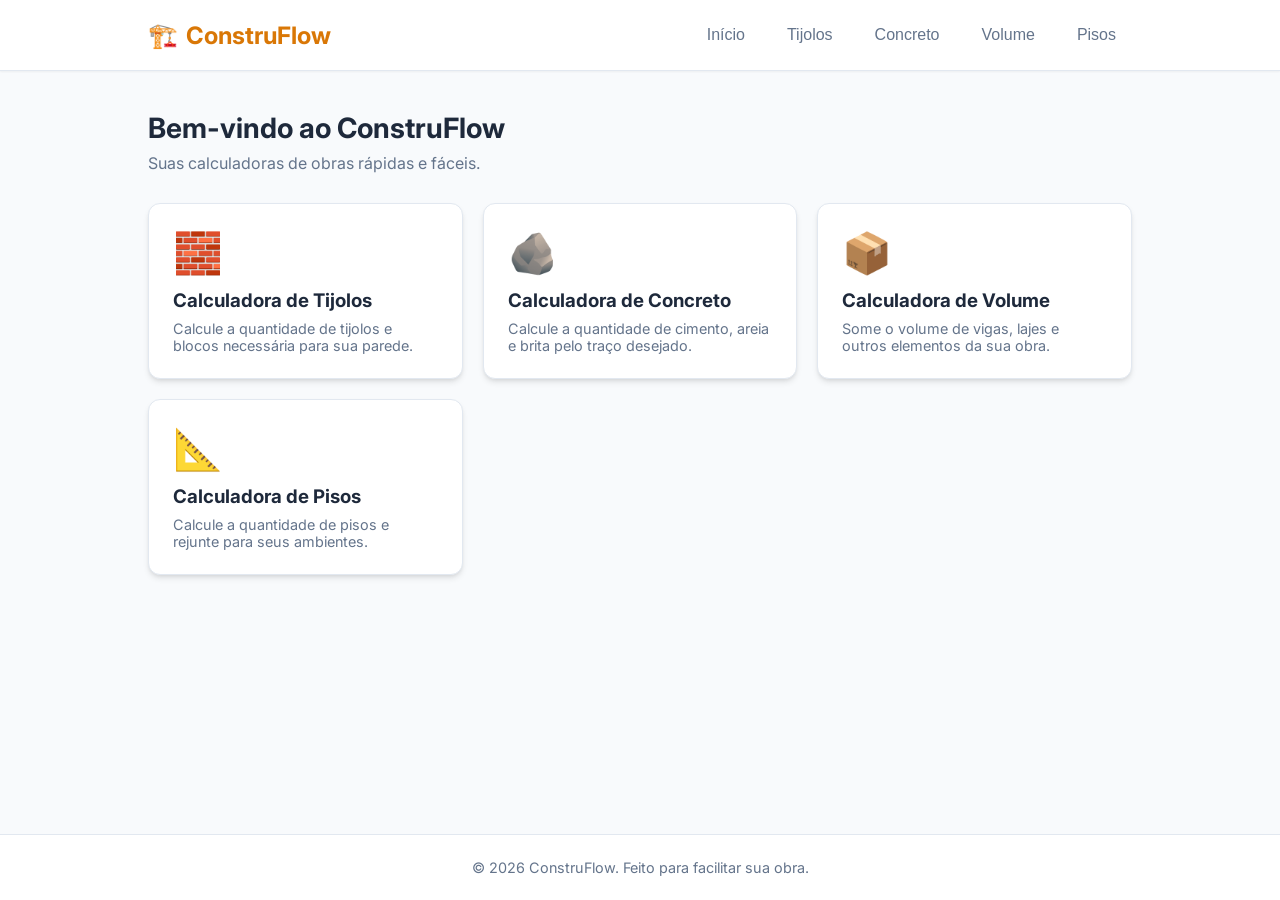
==== index.html @ a2f06973 "feat: implement structural framework and core concrete and volume calculators" ====
<!DOCTYPE html>
<html lang="pt-BR">
<head>
    <meta charset="UTF-8">
    <meta name="viewport" content="width=device-width, initial-scale=1.0">
    <title>Construtor Flow</title>
    <link rel="preconnect" href="https://fonts.googleapis.com">
    <link rel="preconnect" href="https://fonts.gstatic.com" crossorigin>
    <link href="https://fonts.googleapis.com/css2?family=Inter:wght@400;500;600;700&display=swap" rel="stylesheet">
    <link rel="stylesheet" href="assets/css/style.css">
</head>
<body>
    <header class="app-header">
        <div class="container header-content">
            <h1 class="logo" onclick="app.loadView('home')">
                <span class="logo-icon">🏗️</span> ConstruFlow
            </h1>
            <nav class="main-nav">
                <button class="nav-btn" onclick="app.loadView('home')">Início</button>
                <button class="nav-btn" onclick="app.loadView('calc-tijolos')">Tijolos</button>
                <button class="nav-btn" onclick="app.loadView('calc-concreto')">Concreto</button>
                <button class="nav-btn" onclick="app.loadView('calc-volume')">Volume</button>
                <button class="nav-btn" onclick="app.loadView('calc-piso')">Pisos</button>
            </nav>
        </div>
    </header>

    <main id="app-content" class="container main-content">
        <!-- O conteúdo das views será carregado aqui -->
    </main>

    <footer class="app-footer">
        <p>&copy; 2026 ConstruFlow. Feito para facilitar sua obra.</p>
    </footer>

    <script src="assets/js/app.js"></script>
</body>
</html>
---- assets/css/style.css ----
:root {
    /* Cores - Tema Claro Construção */
    --primary: #f59e0b; /* Laranja amarelo, lembrando equipamento/tijolo */
    --primary-hover: #d97706;
    --background: #f8fafc;
    --surface: #ffffff;
    --text-main: #1e293b;
    --text-muted: #64748b;
    --border: #e2e8f0;
    --accent: #2563eb; /* Azul para constraste */
    
    /* Sombras e Raios */
    --radius: 12px;
    --shadow-sm: 0 1px 2px 0 rgb(0 0 0 / 0.05);
    --shadow-md: 0 4px 6px -1px rgb(0 0 0 / 0.1), 0 2px 4px -2px rgb(0 0 0 / 0.1);
}

* {
    margin: 0;
    padding: 0;
    box-sizing: border-box;
}

body {
    font-family: 'Inter', sans-serif;
    background-color: var(--background);
    color: var(--text-main);
    display: flex;
    flex-direction: column;
    min-height: 100vh;
}

.container {
    max-width: 1024px;
    margin: 0 auto;
    padding: 0 20px;
}

/* Header */
.app-header {
    background-color: var(--surface);
    border-bottom: 1px solid var(--border);
    box-shadow: var(--shadow-sm);
    position: sticky;
    top: 0;
    z-index: 10;
}

.header-content {
    display: flex;
    justify-content: space-between;
    align-items: center;
    height: 70px;
}

.logo {
    font-size: 1.5rem;
    font-weight: 700;
    color: var(--primary-hover);
    cursor: pointer;
    display: flex;
    align-items: center;
    gap: 8px;
    transition: transform 0.2s;
}

.logo:hover {
    transform: scale(1.02);
}

.main-nav {
    display: flex;
    gap: 10px;
}

.nav-btn {
    background: transparent;
    border: none;
    padding: 8px 16px;
    font-size: 1rem;
    font-weight: 500;
    color: var(--text-muted);
    cursor: pointer;
    border-radius: var(--radius);
    transition: all 0.2s ease;
}

.nav-btn:hover {
    background-color: var(--background);
    color: var(--primary-hover);
}

/* Main Content Area */
.main-content {
    flex: 1;
    padding: 40px 20px;
    width: 100%;
}

/* View Animations */
.view-container {
    animation: fadeIn 0.3s ease-out;
}

@keyframes fadeIn {
    from { opacity: 0; transform: translateY(10px); }
    to { opacity: 1; transform: translateY(0); }
}

/* Cards & Forms */
.card {
    background-color: var(--surface);
    border-radius: var(--radius);
    padding: 24px;
    box-shadow: var(--shadow-md);
    border: 1px solid var(--border);
}

.view-title {
    font-size: 1.75rem;
    margin-bottom: 8px;
    color: var(--text-main);
}

.view-subtitle {
    color: var(--text-muted);
    margin-bottom: 24px;
}

.form-group {
    margin-bottom: 16px;
}

.form-label {
    display: block;
    margin-bottom: 6px;
    font-weight: 500;
    font-size: 0.9rem;
}

.form-input {
    width: 100%;
    padding: 12px;
    border: 1px solid var(--border);
    border-radius: 8px;
    font-size: 1rem;
    transition: border-color 0.2s;
}

.form-input:focus {
    outline: none;
    border-color: var(--primary);
    box-shadow: 0 0 0 3px rgba(245, 158, 11, 0.2);
}

.btn-primary {
    background-color: var(--primary);
    color: white;
    border: none;
    padding: 12px 24px;
    font-size: 1rem;
    font-weight: 600;
    border-radius: 8px;
    cursor: pointer;
    width: 100%;
    transition: background-color 0.2s, transform 0.1s;
}

.btn-primary:hover {
    background-color: var(--primary-hover);
}

.btn-primary:active {
    transform: scale(0.98);
}

/* Results Box */
.result-box {
    margin-top: 24px;
    padding: 20px;
    background-color: #f0fdf4;
    border: 1px solid #bbf7d0;
    border-radius: 8px;
    display: none;
}

.result-box.active {
    display: block;
    animation: fadeIn 0.3s ease;
}

.result-title {
    color: #166534;
    font-size: 1.1rem;
    margin-bottom: 8px;
}

.result-value {
    font-size: 2rem;
    font-weight: 700;
    color: #15803d;
}

/* Footer */
.app-footer {
    text-align: center;
    padding: 24px;
    color: var(--text-muted);
    border-top: 1px solid var(--border);
    background-color: var(--surface);
    font-size: 0.9rem;
}

/* Grid Dashboard */
.dashboard-grid {
    display: grid;
    grid-template-columns: repeat(auto-fill, minmax(280px, 1fr));
    gap: 20px;
    margin-top: 24px;
}

.calc-card {
    display: block;
    text-decoration: none;
    color: inherit;
    transition: transform 0.2s, box-shadow 0.2s;
    cursor: pointer;
}

.calc-card:hover {
    transform: translateY(-4px);
    box-shadow: 0 10px 15px -3px rgb(0 0 0 / 0.1);
    border-color: var(--primary);
}

.calc-icon {
    font-size: 2.5rem;
    margin-bottom: 12px;
}

/* Botão Secundário (adicionar à lista) */
.btn-secondary {
    background-color: transparent;
    color: var(--primary-hover);
    border: 2px solid var(--primary);
    padding: 12px 24px;
    font-size: 1rem;
    font-weight: 600;
    border-radius: 8px;
    cursor: pointer;
    transition: background-color 0.2s, color 0.2s, transform 0.1s;
}

.btn-secondary:hover {
    background-color: var(--primary);
    color: white;
}

.btn-secondary:active {
    transform: scale(0.98);
}

/* Botão primário desabilitado */
.btn-primary:disabled {
    background-color: #d1d5db;
    cursor: not-allowed;
    transform: none;
}

/* Badge de contagem */
.badge {
    background-color: var(--primary);
    color: white;
    font-size: 0.75rem;
    font-weight: 700;
    padding: 3px 10px;
    border-radius: 999px;
}

/* Tabela de elementos */
.th {
    padding: 10px 16px;
    text-align: left;
    font-size: 0.8rem;
    font-weight: 600;
    color: var(--text-muted);
    text-transform: uppercase;
    letter-spacing: 0.05em;
    border-bottom: 1px solid var(--border);
}

.td {
    padding: 12px 16px;
    font-size: 0.9rem;
    border-bottom: 1px solid var(--border);
    vertical-align: middle;
}

.td-dim {
    font-family: monospace;
    font-size: 0.85rem;
    color: var(--text-muted);
}

.tr-linha:last-child .td {
    border-bottom: none;
}

.tr-linha:hover {
    background-color: var(--background);
}

/* Botão remover */
.btn-remover {
    background: none;
    border: none;
    color: #ef4444;
    cursor: pointer;
    font-size: 0.85rem;
    font-weight: 700;
    padding: 4px 8px;
    border-radius: 6px;
    transition: background-color 0.15s;
}

.btn-remover:hover {
    background-color: #fee2e2;
}

/* ── Cards de Material (Calculadora de Concreto) ── */
.material-card {
    display: flex;
    align-items: center;
    gap: 16px;
    padding: 16px 20px;
    border-radius: var(--radius);
    border: 1px solid var(--border);
    background-color: var(--surface);
    box-shadow: var(--shadow-sm);
}

.material-icon {
    font-size: 2rem;
    flex-shrink: 0;
}

.material-label {
    font-size: 0.8rem;
    font-weight: 600;
    text-transform: uppercase;
    letter-spacing: 0.05em;
    color: var(--text-muted);
    margin-bottom: 2px;
}

.material-valor {
    font-size: 1.4rem;
    font-weight: 700;
    color: var(--text-main);
}

.material-detalhe {
    font-size: 0.85rem;
    color: var(--text-muted);
    margin-top: 2px;
}

.material-cimento { border-left: 4px solid #94a3b8; }
.material-areia   { border-left: 4px solid #f59e0b; }
.material-brita   { border-left: 4px solid #64748b; }

/* Link inline para navegar entre calculadoras */
.link-btn {
    background: none;
    border: none;
    color: var(--accent);
    font-size: inherit;
    cursor: pointer;
    padding: 0;
    text-decoration: underline;
    font-weight: 500;
}

.link-btn:hover {
    color: var(--primary-hover);
}
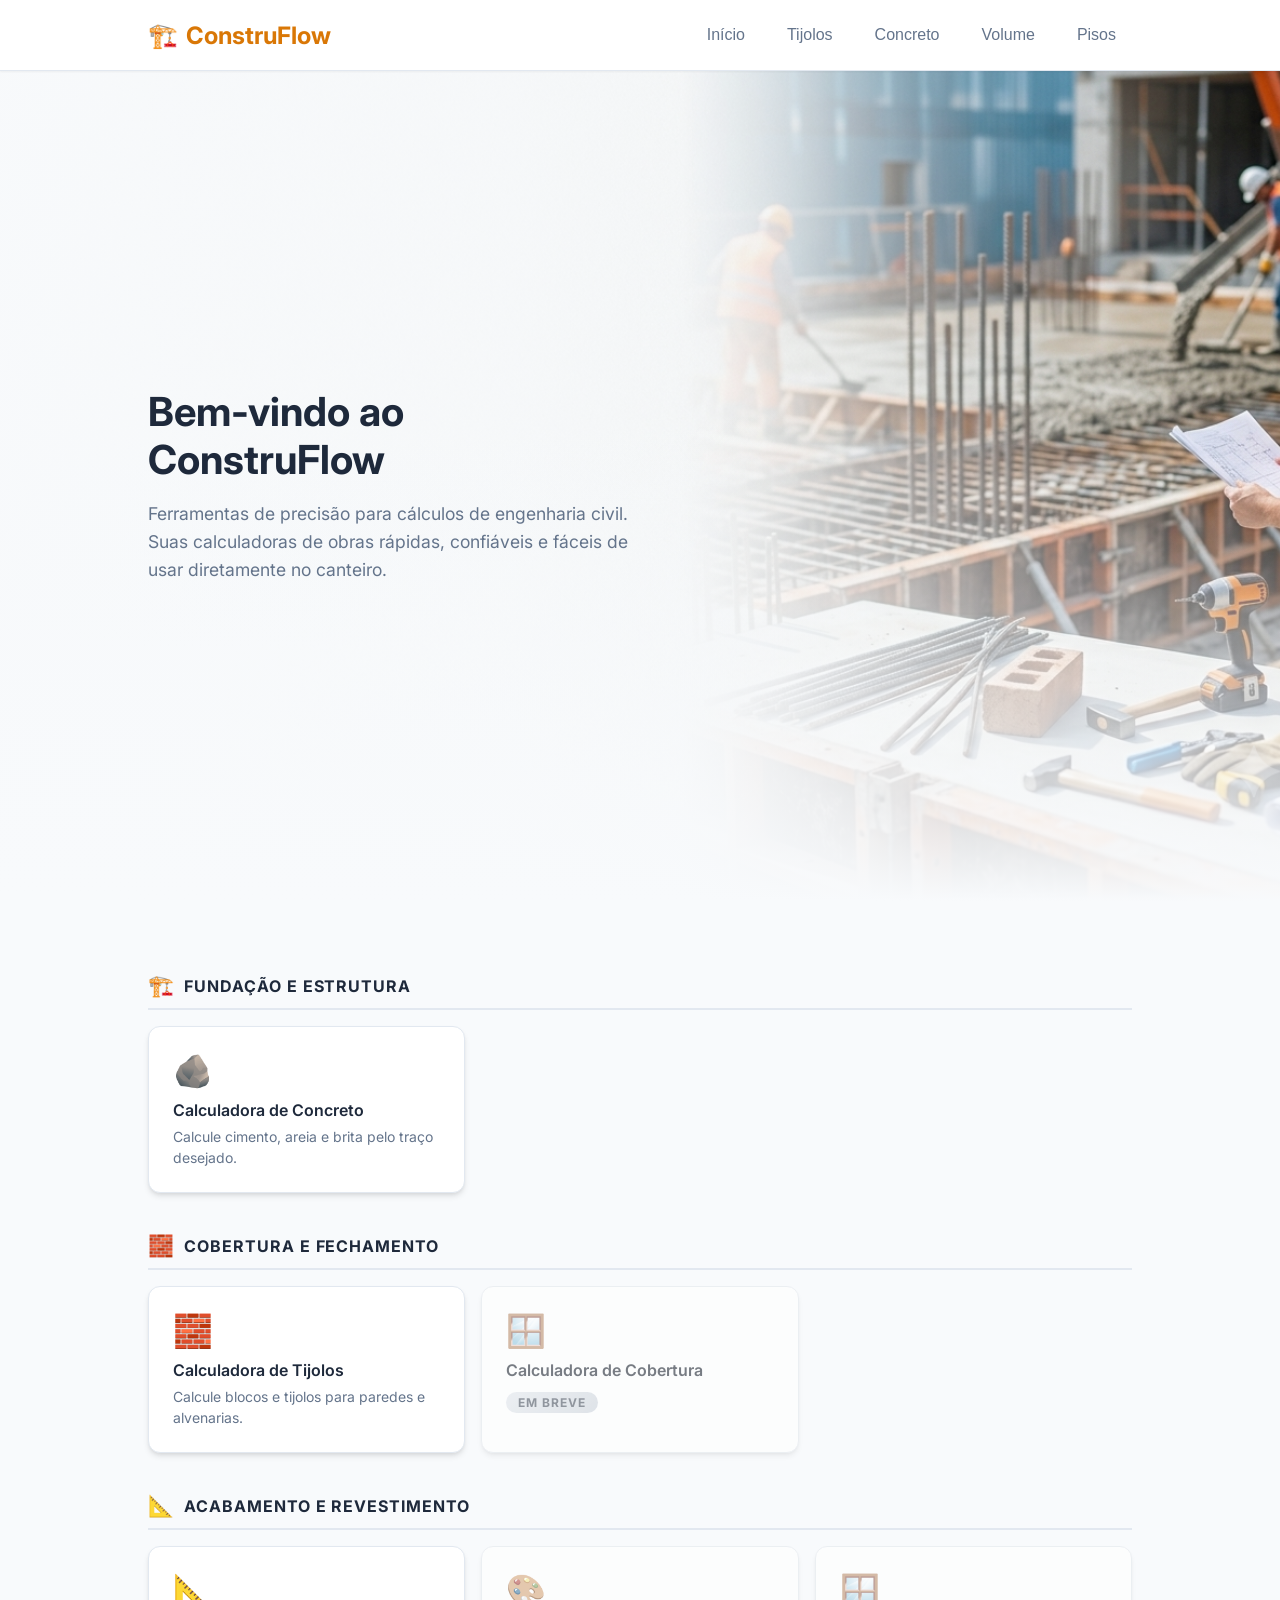
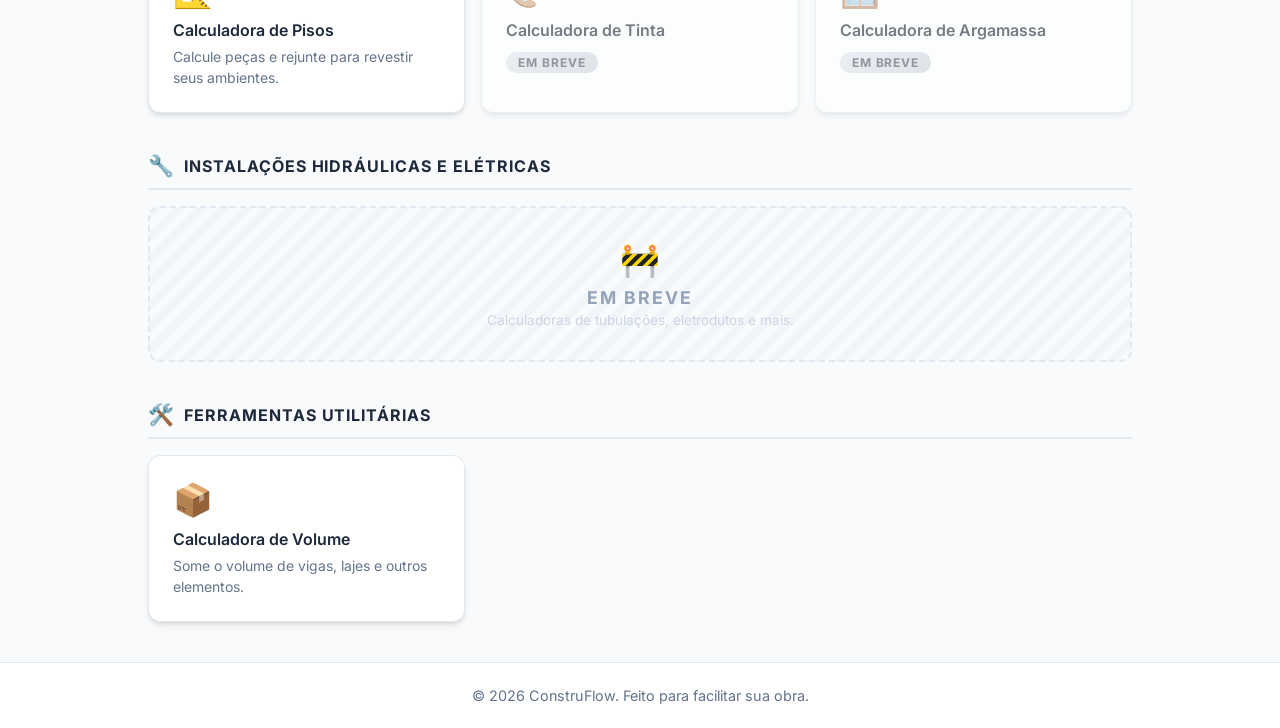
==== commit 80d3ce32: "feat: implement dashboard UI and base styles with initial layout and assets" ====
--- a/index.html
+++ b/index.html
@@ -1,38 +1,60 @@
-<!DOCTYPE html>
+<!doctype html>
 <html lang="pt-BR">
-<head>
-    <meta charset="UTF-8">
-    <meta name="viewport" content="width=device-width, initial-scale=1.0">
+  <head>
+    <meta charset="UTF-8" />
+    <meta name="viewport" content="width=device-width, initial-scale=1.0" />
     <title>Construtor Flow</title>
-    <link rel="preconnect" href="https://fonts.googleapis.com">
-    <link rel="preconnect" href="https://fonts.gstatic.com" crossorigin>
-    <link href="https://fonts.googleapis.com/css2?family=Inter:wght@400;500;600;700&display=swap" rel="stylesheet">
-    <link rel="stylesheet" href="assets/css/style.css">
-</head>
-<body>
+    <link rel="preconnect" href="https://fonts.googleapis.com" />
+    <link rel="preconnect" href="https://fonts.gstatic.com" crossorigin />
+    <link
+      href="https://fonts.googleapis.com/css2?family=Inter:wght@400;500;600;700&display=swap"
+      rel="stylesheet"
+    />
+    <link rel="stylesheet" href="assets/css/style.css" />
+  </head>
+  <body>
     <header class="app-header">
-        <div class="container header-content">
-            <h1 class="logo" onclick="app.loadView('home')">
-                <span class="logo-icon">🏗️</span> ConstruFlow
-            </h1>
-            <nav class="main-nav">
-                <button class="nav-btn" onclick="app.loadView('home')">Início</button>
-                <button class="nav-btn" onclick="app.loadView('calc-tijolos')">Tijolos</button>
-                <button class="nav-btn" onclick="app.loadView('calc-concreto')">Concreto</button>
-                <button class="nav-btn" onclick="app.loadView('calc-volume')">Volume</button>
-                <button class="nav-btn" onclick="app.loadView('calc-piso')">Pisos</button>
-            </nav>
-        </div>
+      <div class="container header-content">
+        <h1 class="logo" onclick="app.loadView('home')">
+          <span class="logo-icon">🏗️</span> ConstruFlow
+        </h1>
+        <nav class="main-nav">
+          <button class="nav-btn" onclick="app.loadView('home')">Início</button>
+          <button class="nav-btn" onclick="app.loadView('calc-tijolos')">
+            Tijolos
+          </button>
+          <button class="nav-btn" onclick="app.loadView('calc-concreto')">
+            Concreto
+          </button>
+          <button class="nav-btn" onclick="app.loadView('calc-volume')">
+            Volume
+          </button>
+          <button class="nav-btn" onclick="app.loadView('calc-piso')">
+            Pisos
+          </button>
+        </nav>
+      </div>
     </header>
 
+    <div class="view-header" style="margin-bottom: 32px">
+      <div class="container">
+        <h2 class="view-title">Bem-vindo ao ConstruFlow</h2>
+        <p class="view-subtitle">
+          Ferramentas de precisão para cálculos de engenharia civil. Suas
+          calculadoras de obras rápidas, confiáveis e fáceis de usar diretamente
+          no canteiro.
+        </p>
+      </div>
+    </div>
+
     <main id="app-content" class="container main-content">
-        <!-- O conteúdo das views será carregado aqui -->
+      <!-- O conteúdo das views será carregado aqui -->
     </main>
 
     <footer class="app-footer">
-        <p>&copy; 2026 ConstruFlow. Feito para facilitar sua obra.</p>
+      <p>&copy; 2026 ConstruFlow. Feito para facilitar sua obra.</p>
     </footer>
 
     <script src="assets/js/app.js"></script>
-</body>
+  </body>
 </html>
--- a/assets/css/style.css
+++ b/assets/css/style.css
@@ -116,15 +116,66 @@
     border: 1px solid var(--border);
 }
 
+.view-header {
+    width: 100%;
+    height: calc(100vh - 70px); /* Ocupa a tela cheia descontando o header */
+    margin-bottom: 40px;
+
+    /* Gradientes múltiplos: transição no bottom (to top) e lateral (to right) */
+    background-image: 
+        linear-gradient(
+            to top,
+            #f8fafc 0%,
+            rgba(248, 250, 252, 0) 60%
+        ),
+        linear-gradient(
+            to right,
+            rgba(248, 250, 252, 0.95) 0%,
+            rgba(248, 250, 252, 0.8) 40%,
+            rgba(248, 250, 252, 0) 100%
+        ), 
+        url("../img/banner.png");
+    background-size: cover;
+    background-position: center;
+    background-repeat: no-repeat;
+
+    display: flex;
+    align-items: center;
+}
+
+.view-header .container {
+    width: 100%;
+    max-width: 1024px;
+    margin: 0 auto;
+    padding: 0 20px;
+    display: flex;
+    flex-direction: column;
+    align-items: flex-start;
+}
+
 .view-title {
-    font-size: 1.75rem;
-    margin-bottom: 8px;
+    font-size: 2.5rem;
+    font-weight: 700;
+    line-height: 1.2;
+    margin-bottom: 16px;
     color: var(--text-main);
+    max-width: 100%;
 }
 
 .view-subtitle {
-    color: var(--text-muted);
-    margin-bottom: 24px;
+    font-size: 1.1rem;
+    line-height: 1.6;
+    color: var(--text-muted);
+    margin-bottom: 0;
+    max-width: 100%;
+}
+
+/* Responsividade do Hero: Alinhado à esquerda até a metade da tela em computadores */
+@media (min-width: 768px) {
+    .view-title,
+    .view-subtitle {
+        max-width: 50%;
+    }
 }
 
 .form-group {
@@ -214,28 +265,130 @@
 /* Grid Dashboard */
 .dashboard-grid {
     display: grid;
-    grid-template-columns: repeat(auto-fill, minmax(280px, 1fr));
-    gap: 20px;
-    margin-top: 24px;
-}
-
+    grid-template-columns: repeat(auto-fill, minmax(260px, 1fr));
+    gap: 16px;
+    margin-top: 16px;
+}
+
+/* Seções de categoria */
+.categoria-section {
+    margin-bottom: 40px;
+}
+
+.categoria-header {
+    display: flex;
+    align-items: center;
+    gap: 10px;
+    margin-bottom: 4px;
+    padding-bottom: 10px;
+    border-bottom: 2px solid var(--border);
+}
+
+.categoria-icon {
+    font-size: 1.3rem;
+}
+
+.categoria-titulo {
+    font-size: 1rem;
+    font-weight: 700;
+    color: var(--text-main);
+    text-transform: uppercase;
+    letter-spacing: 0.06em;
+}
+
+/* Cards de calculadora */
 .calc-card {
     display: block;
     text-decoration: none;
     color: inherit;
-    transition: transform 0.2s, box-shadow 0.2s;
-    cursor: pointer;
-}
-
-.calc-card:hover {
+    transition: transform 0.2s, box-shadow 0.2s, border-color 0.2s;
+    cursor: pointer;
+}
+
+.calc-card:hover:not(.calc-card-breve) {
     transform: translateY(-4px);
     box-shadow: 0 10px 15px -3px rgb(0 0 0 / 0.1);
     border-color: var(--primary);
 }
 
+.calc-card-titulo {
+    font-size: 1rem;
+    font-weight: 600;
+    margin-bottom: 6px;
+    color: var(--text-main);
+}
+
+.calc-card-desc {
+    color: var(--text-muted);
+    font-size: 0.875rem;
+    line-height: 1.5;
+}
+
+/* Card "Em breve" */
+.calc-card-breve {
+    cursor: default;
+    opacity: 0.6;
+    filter: grayscale(0.4);
+}
+
+.badge-breve {
+    display: inline-block;
+    margin-top: 6px;
+    background: linear-gradient(135deg, #e2e8f0, #cbd5e1);
+    color: #475569;
+    font-size: 0.75rem;
+    font-weight: 700;
+    padding: 3px 12px;
+    border-radius: 999px;
+    letter-spacing: 0.08em;
+    text-transform: uppercase;
+}
+
+/* Bloco "Em breve" para categorias sem nenhuma calculadora */
+.categoria-breve-bloco {
+    margin-top: 16px;
+}
+
+.breve-placeholder {
+    display: flex;
+    flex-direction: column;
+    align-items: center;
+    justify-content: center;
+    padding: 32px;
+    background: repeating-linear-gradient(
+        -45deg,
+        #f8fafc,
+        #f8fafc 8px,
+        #f1f5f9 8px,
+        #f1f5f9 16px
+    );
+    border: 2px dashed var(--border);
+    border-radius: var(--radius);
+    text-align: center;
+}
+
+.breve-placeholder-icon {
+    font-size: 2rem;
+    margin-bottom: 8px;
+}
+
+.breve-placeholder-texto {
+    font-size: 1.1rem;
+    font-weight: 700;
+    color: #94a3b8;
+    text-transform: uppercase;
+    letter-spacing: 0.12em;
+}
+
+.breve-placeholder-sub {
+    font-size: 0.85rem;
+    color: #cbd5e1;
+    margin-top: 4px;
+}
+
 .calc-icon {
-    font-size: 2.5rem;
-    margin-bottom: 12px;
+    font-size: 2rem;
+    margin-bottom: 10px;
 }
 
 /* Botão Secundário (adicionar à lista) */
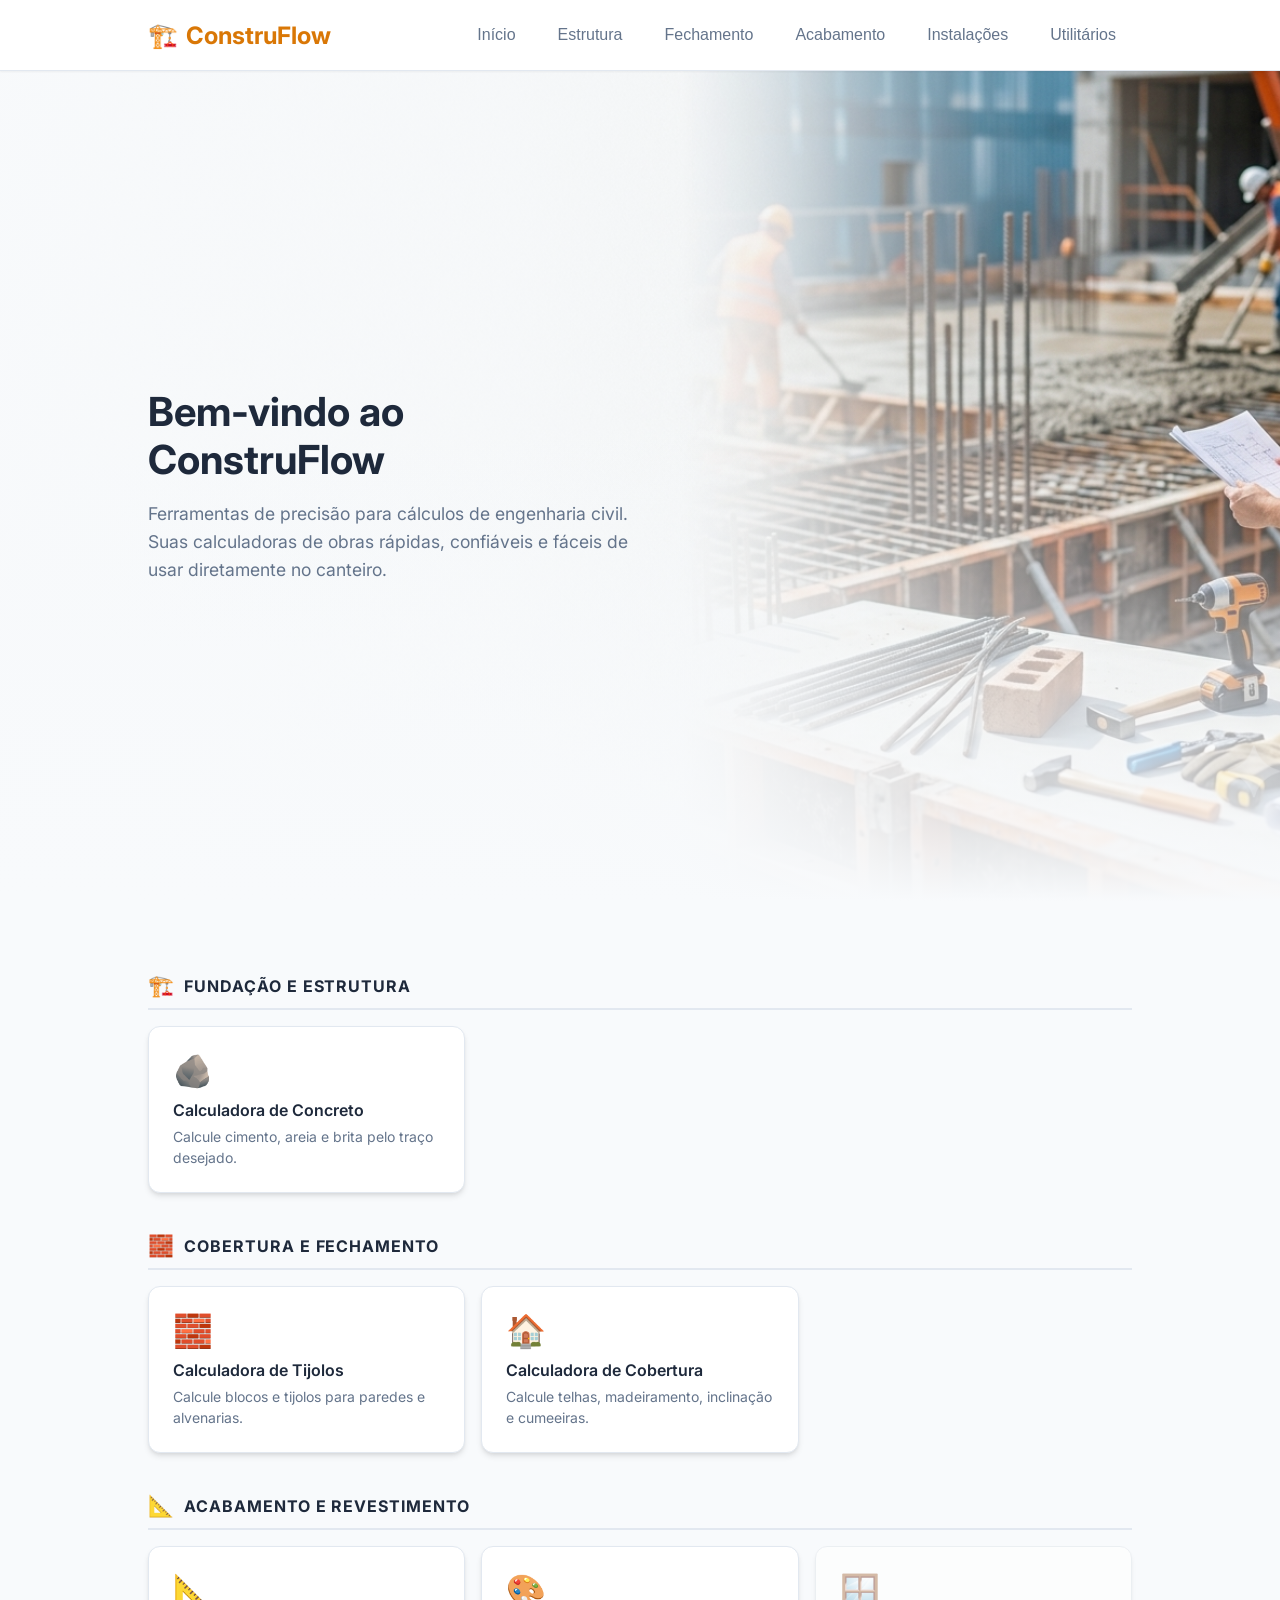
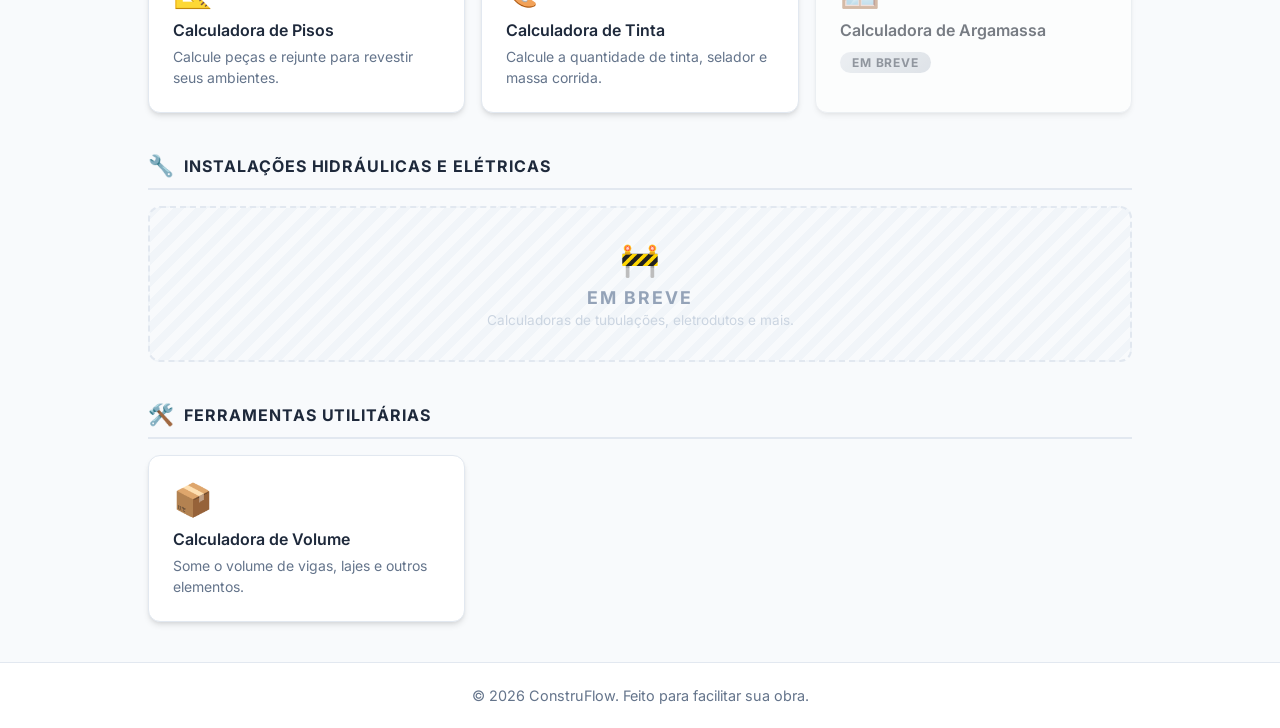
==== commit 60b86c80: "feat: add roofing calculator module and supporting UI views to application" ====
--- a/index.html
+++ b/index.html
@@ -11,6 +11,8 @@
       rel="stylesheet"
     />
     <link rel="stylesheet" href="assets/css/style.css" />
+    <!-- Google AdSense - Substitua ca-pub-XXXXXXXXXXXXXXXX pelo seu ID real -->
+    <script async src="https://pagead2.googlesyndication.com/pagead/js/adsbygoogle.js?client=ca-pub-XXXXXXXXXXXXXXXX" crossorigin="anonymous"></script>
   </head>
   <body>
     <header class="app-header">
@@ -20,18 +22,11 @@
         </h1>
         <nav class="main-nav">
           <button class="nav-btn" onclick="app.loadView('home')">Início</button>
-          <button class="nav-btn" onclick="app.loadView('calc-tijolos')">
-            Tijolos
-          </button>
-          <button class="nav-btn" onclick="app.loadView('calc-concreto')">
-            Concreto
-          </button>
-          <button class="nav-btn" onclick="app.loadView('calc-volume')">
-            Volume
-          </button>
-          <button class="nav-btn" onclick="app.loadView('calc-piso')">
-            Pisos
-          </button>
+          <button class="nav-btn" onclick="app.navigateToCategory('cat-fundacao')">Estrutura</button>
+          <button class="nav-btn" onclick="app.navigateToCategory('cat-cobertura')">Fechamento</button>
+          <button class="nav-btn" onclick="app.navigateToCategory('cat-acabamento')">Acabamento</button>
+          <button class="nav-btn" onclick="app.navigateToCategory('cat-instalacoes')">Instalações</button>
+          <button class="nav-btn" onclick="app.navigateToCategory('cat-utilitarias')">Utilitários</button>
         </nav>
       </div>
     </header>
--- a/assets/css/style.css
+++ b/assets/css/style.css
@@ -178,6 +178,24 @@
     }
 }
 
+/* Estilos para o Cabeçalho das Calculadoras individuais */
+.calc-header {
+    margin-bottom: 24px;
+}
+
+.calc-title {
+    font-size: 1.75rem;
+    font-weight: 700;
+    color: var(--text-main);
+    margin-bottom: 8px;
+}
+
+.calc-subtitle {
+    font-size: 1rem;
+    color: var(--text-muted);
+    line-height: 1.5;
+}
+
 .form-group {
     margin-bottom: 16px;
 }
@@ -273,6 +291,7 @@
 /* Seções de categoria */
 .categoria-section {
     margin-bottom: 40px;
+    scroll-margin-top: 90px;
 }
 
 .categoria-header {
@@ -537,3 +556,33 @@
 .link-btn:hover {
     color: var(--primary-hover);
 }
+
+/* ── Container para os Anúncios Google AdSense ── */
+.adsense-container {
+    width: 100%;
+    max-width: 600px;
+    min-height: 90px;
+    margin: 24px auto 0 auto;
+    background-color: var(--background);
+    border: 1px dashed var(--border);
+    border-radius: var(--radius);
+    display: flex;
+    align-items: center;
+    justify-content: center;
+    position: relative;
+    overflow: hidden;
+}
+
+/* Rótulo de anúncio discreto para estar em conformidade com as regras do AdSense */
+.adsense-container::before {
+    content: "PUBLICIDADE";
+    font-size: 0.625rem;
+    font-weight: 600;
+    color: var(--text-muted);
+    letter-spacing: 0.08em;
+    position: absolute;
+    top: 4px;
+    left: 8px;
+    opacity: 0.7;
+}
+
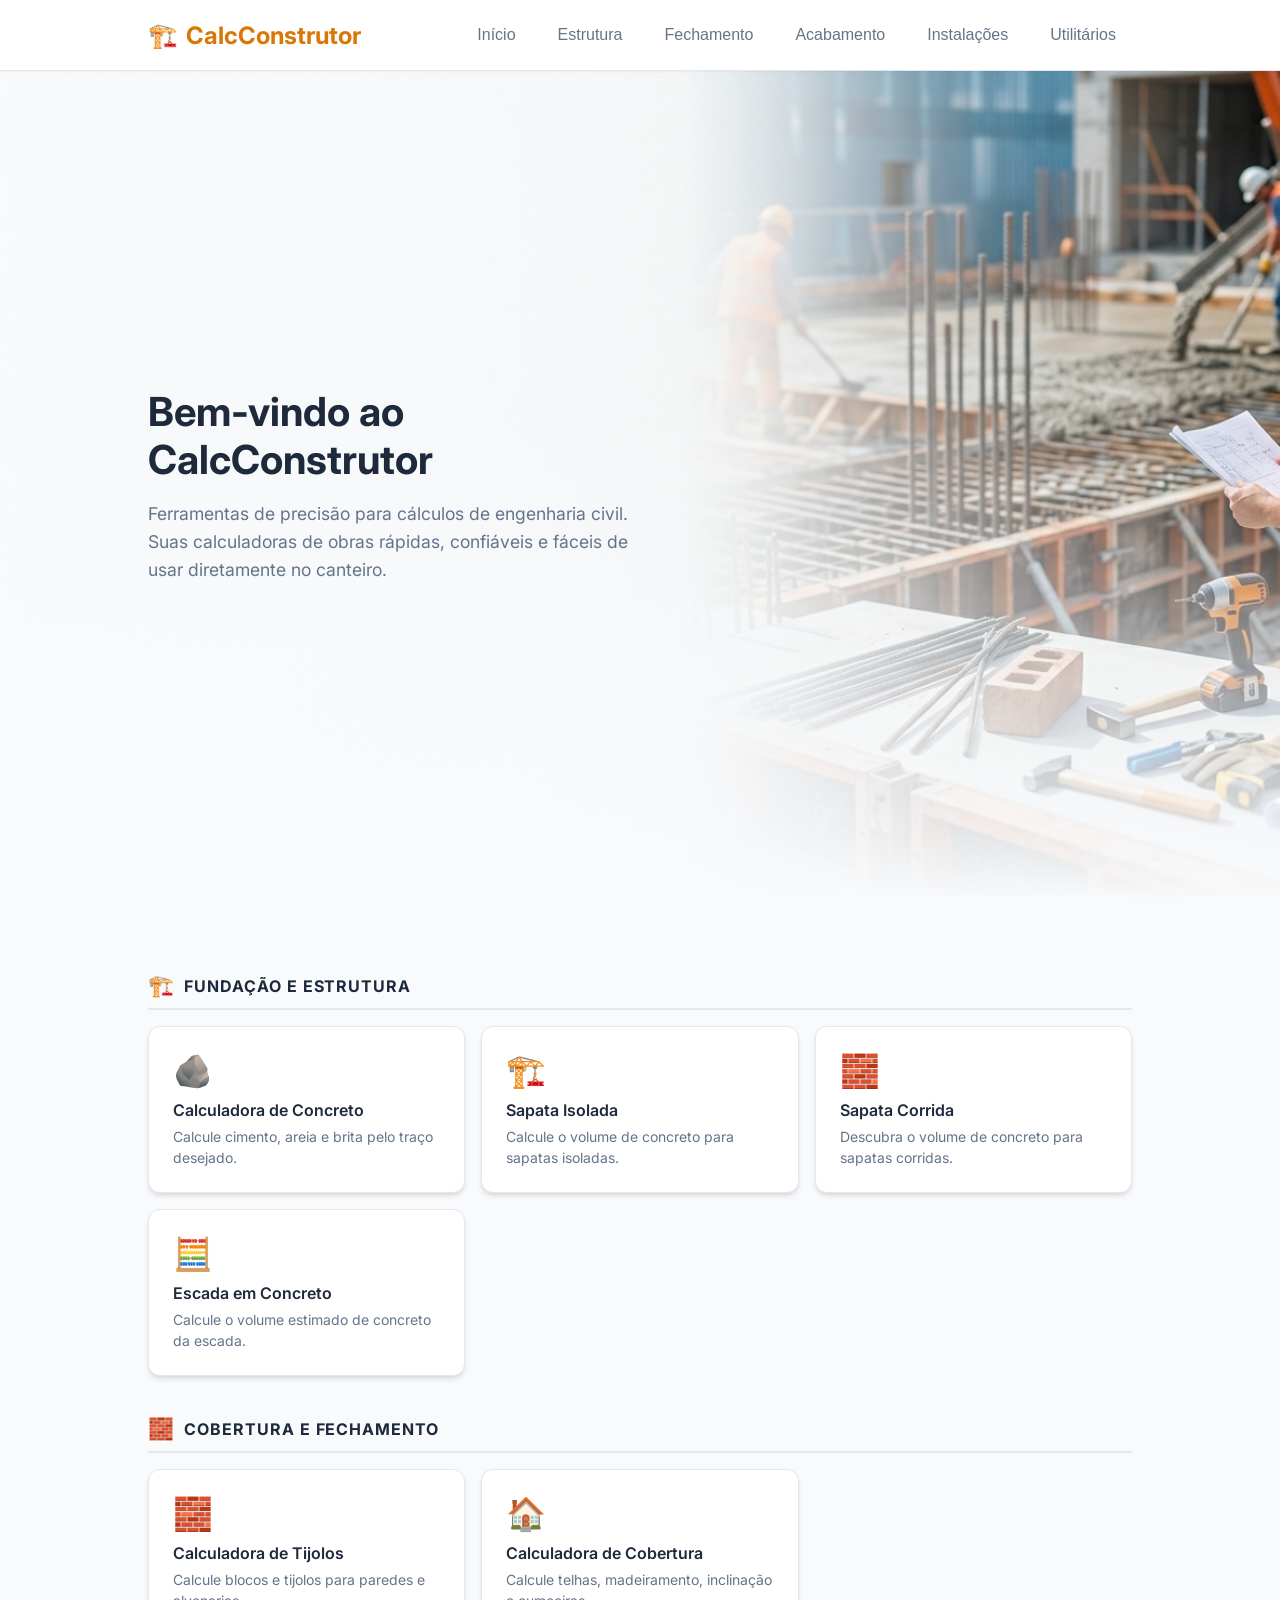
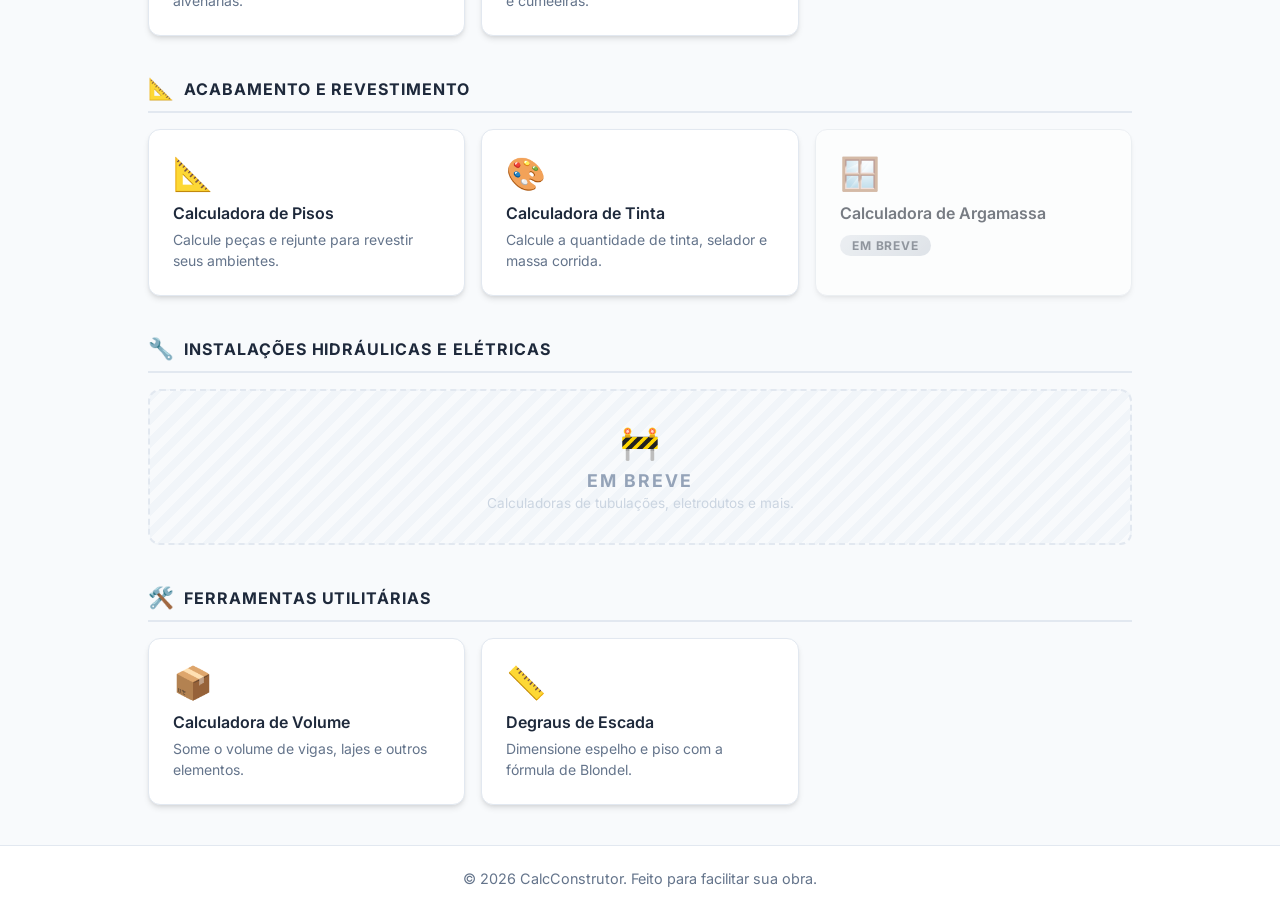
==== commit 43039e26: "Atualiza título e autor para CalcConstrutor; adiciona calculadoras de degraus de escada, escada em c" ====
--- a/index.html
+++ b/index.html
@@ -3,7 +3,48 @@
   <head>
     <meta charset="UTF-8" />
     <meta name="viewport" content="width=device-width, initial-scale=1.0" />
-    <title>Construtor Flow</title>
+
+    <!-- SEO Principal -->
+    <title>
+      CalcConstrutor | Calculadoras Gratuitas de Construção Civil e Obras
+    </title>
+    <meta
+      name="description"
+      content="Ferramentas online e gratuitas para cálculos de obras e engenharia civil. Calcule concreto (traço), tijolos/blocos para paredes, rejunte/pisos, coberturas/telhados e volume de vigas/lajes com precisão."
+    />
+    <meta
+      name="keywords"
+      content="calculadora de obra, calcular tijolo, calcular concreto, calculadora de telhado, calcular piso, CalcConstrutor, engenharia civil, canteiro de obras, calculo de materiais"
+    />
+    <meta name="robots" content="index, follow" />
+    <meta name="author" content="CalcConstrutor" />
+
+    <!-- Open Graph / Facebook -->
+    <meta property="og:type" content="website" />
+    <meta
+      property="og:title"
+      content="CalcConstrutor | Calculadoras de Construção Civil e Obras"
+    />
+    <meta
+      property="og:description"
+      content="Calcule de forma rápida e precisa os materiais da sua obra: concreto, telhado, tijolos, pisos e volumes."
+    />
+    <meta property="og:image" content="assets/img/og-image.png" />
+    <meta property="og:site_name" content="CalcConstrutor" />
+
+    <!-- Twitter -->
+    <meta name="twitter:card" content="summary_large_image" />
+    <meta
+      name="twitter:title"
+      content="CalcConstrutor | Calculadoras de Construção Civil e Obras"
+    />
+    <meta
+      name="twitter:description"
+      content="Calcule concreto, tijolos, pisos e coberturas com precisão no canteiro de obras."
+    />
+    <meta name="twitter:image" content="assets/img/og-image.png" />
+
+    <!-- Fontes e Estilos -->
     <link rel="preconnect" href="https://fonts.googleapis.com" />
     <link rel="preconnect" href="https://fonts.gstatic.com" crossorigin />
     <link
@@ -12,28 +53,54 @@
     />
     <link rel="stylesheet" href="assets/css/style.css" />
     <!-- Google AdSense - Substitua ca-pub-XXXXXXXXXXXXXXXX pelo seu ID real -->
-    <script async src="https://pagead2.googlesyndication.com/pagead/js/adsbygoogle.js?client=ca-pub-XXXXXXXXXXXXXXXX" crossorigin="anonymous"></script>
+    <script async src="https://pagead2.googlesyndication.com/pagead/js/adsbygoogle.js?client=ca-pub-1972102110440806"
+     crossorigin="anonymous"></script>
   </head>
   <body>
     <header class="app-header">
       <div class="container header-content">
         <h1 class="logo" onclick="app.loadView('home')">
-          <span class="logo-icon">🏗️</span> ConstruFlow
+          <span class="logo-icon">🏗️</span> CalcConstrutor
         </h1>
         <nav class="main-nav">
           <button class="nav-btn" onclick="app.loadView('home')">Início</button>
-          <button class="nav-btn" onclick="app.navigateToCategory('cat-fundacao')">Estrutura</button>
-          <button class="nav-btn" onclick="app.navigateToCategory('cat-cobertura')">Fechamento</button>
-          <button class="nav-btn" onclick="app.navigateToCategory('cat-acabamento')">Acabamento</button>
-          <button class="nav-btn" onclick="app.navigateToCategory('cat-instalacoes')">Instalações</button>
-          <button class="nav-btn" onclick="app.navigateToCategory('cat-utilitarias')">Utilitários</button>
+          <button
+            class="nav-btn"
+            onclick="app.navigateToCategory('cat-fundacao')"
+          >
+            Estrutura
+          </button>
+          <button
+            class="nav-btn"
+            onclick="app.navigateToCategory('cat-cobertura')"
+          >
+            Fechamento
+          </button>
+          <button
+            class="nav-btn"
+            onclick="app.navigateToCategory('cat-acabamento')"
+          >
+            Acabamento
+          </button>
+          <button
+            class="nav-btn"
+            onclick="app.navigateToCategory('cat-instalacoes')"
+          >
+            Instalações
+          </button>
+          <button
+            class="nav-btn"
+            onclick="app.navigateToCategory('cat-utilitarias')"
+          >
+            Utilitários
+          </button>
         </nav>
       </div>
     </header>
 
     <div class="view-header" style="margin-bottom: 32px">
       <div class="container">
-        <h2 class="view-title">Bem-vindo ao ConstruFlow</h2>
+        <h2 class="view-title">Bem-vindo ao CalcConstrutor</h2>
         <p class="view-subtitle">
           Ferramentas de precisão para cálculos de engenharia civil. Suas
           calculadoras de obras rápidas, confiáveis e fáceis de usar diretamente
@@ -47,7 +114,7 @@
     </main>
 
     <footer class="app-footer">
-      <p>&copy; 2026 ConstruFlow. Feito para facilitar sua obra.</p>
+      <p>&copy; 2026 CalcConstrutor. Feito para facilitar sua obra.</p>
     </footer>
 
     <script src="assets/js/app.js"></script>
